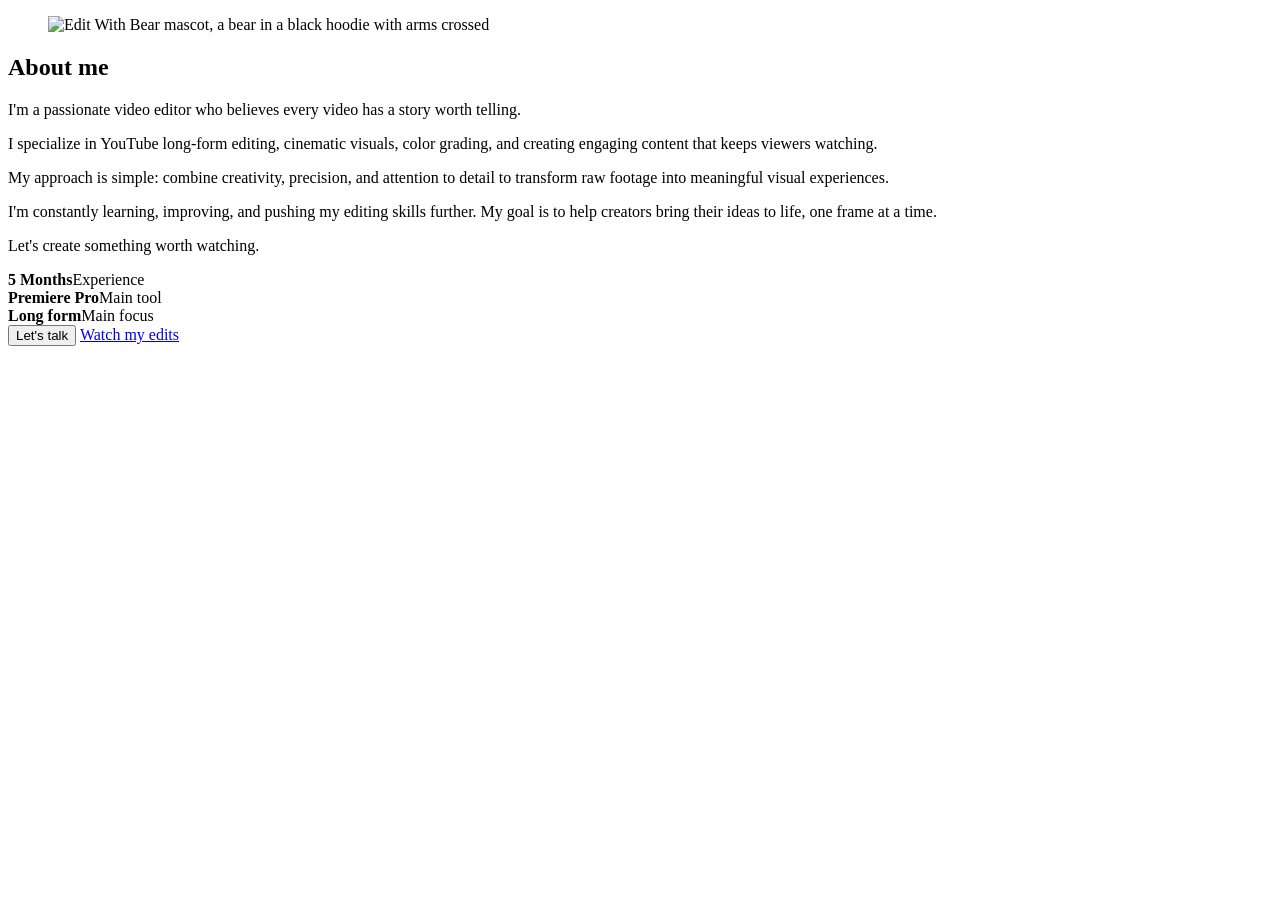
==== about.html @ ce3d33c0 "Add files via upload" ====
<!DOCTYPE html>
<html lang="en">
<head>
<meta charset="UTF-8">
<meta name="viewport" content="width=device-width, initial-scale=1">
<title>About | Edit With Bear</title>
<link rel="preconnect" href="https://fonts.googleapis.com"><link rel="preconnect" href="https://fonts.gstatic.com" crossorigin>
<link href="https://fonts.googleapis.com/css2?family=Anton&family=Outfit:wght@400;500;600;700&display=swap" rel="stylesheet">
<link rel="icon" type="image/png" href="assets/favicon.png">
<link rel="stylesheet" href="css/style.css">
</head>
<body>
<header id="site-header"></header>
<main>
  <section class="about">
    <div class="wrap about-grid">
      <figure class="about-img">
        <img src="assets/bear.jpg" alt="Edit With Bear mascot, a bear in a black hoodie with arms crossed" width="800" height="800">
      </figure>
      <div class="about-text">
        <h1>About <span class="lime">me</span></h1>
        <p class="lead">I'm a passionate video editor who believes every video has a story worth telling.</p>
        <p>I specialize in YouTube long-form editing, cinematic visuals, color grading, and creating engaging content that keeps viewers watching.</p>
        <p>My approach is simple: combine creativity, precision, and attention to detail to transform raw footage into meaningful visual experiences.</p>
        <p>I'm constantly learning, improving, and pushing my editing skills further. My goal is to help creators bring their ideas to life, one frame at a time.</p>
        <div class="skill-tags" id="skills-list" aria-label="My skills"></div>
        <p class="closing">Let's create something worth watching.</p>
        <div class="stats">
          <div class="stat"><b data-site="experience">5 Months</b><span>Experience</span></div>
          <div class="stat"><b data-site="mainTool">Premiere Pro</b><span>Main tool</span></div>
          <div class="stat"><b>Long form</b><span>Main focus</span></div>
        </div>
        <div class="btns">
          <button class="btn" type="button" data-contact>Let's talk</button>
          <a class="btn ghost" data-link="drive" href="#">Watch my edits</a>
        </div>
      </div>
    </div>
  </section>
</main>
<footer id="site-footer"></footer>
<script src="js/config.js"></script>
<script src="js/main.js"></script>
</body>
</html>
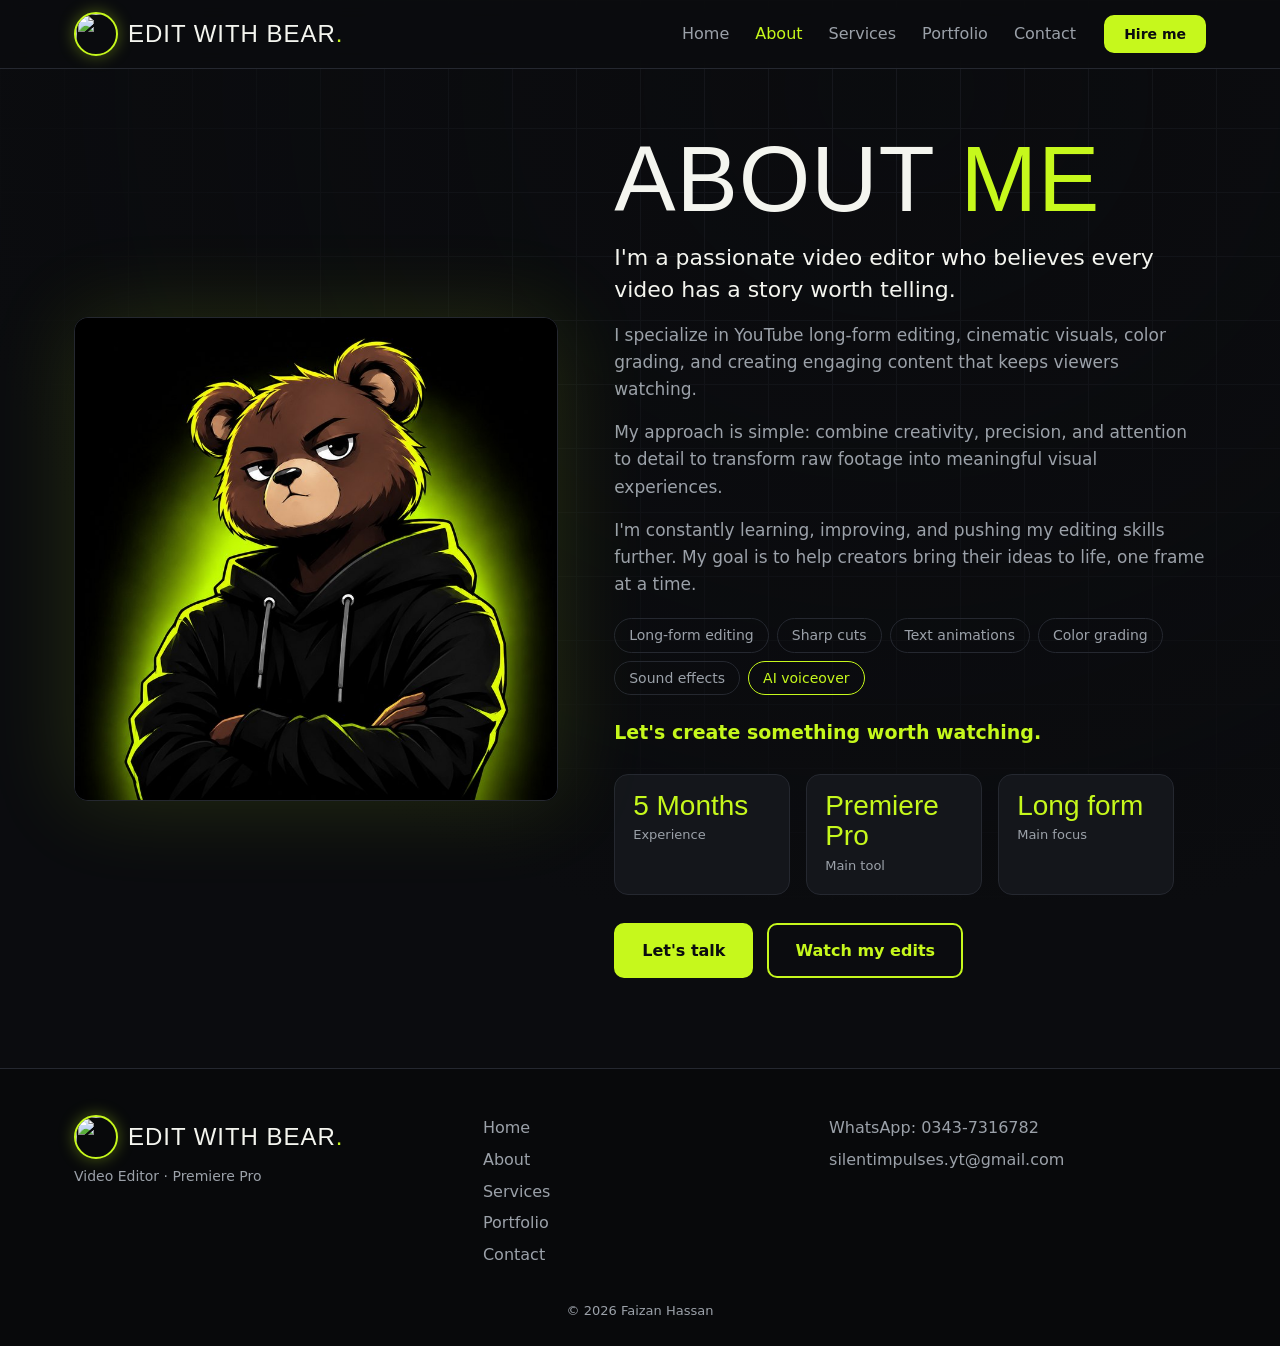
==== commit 9f68b389: "Add files via upload" ====
--- a/about.html
+++ b/about.html
@@ -6,8 +6,8 @@
 <title>About | Edit With Bear</title>
 <link rel="preconnect" href="https://fonts.googleapis.com"><link rel="preconnect" href="https://fonts.gstatic.com" crossorigin>
 <link href="https://fonts.googleapis.com/css2?family=Anton&family=Outfit:wght@400;500;600;700&display=swap" rel="stylesheet">
-<link rel="icon" type="image/png" href="assets/favicon.png">
-<link rel="stylesheet" href="css/style.css">
+<link rel="icon" type="image/png" href="favicon.png">
+<link rel="stylesheet" href="style.css">
 </head>
 <body>
 <header id="site-header"></header>
@@ -15,7 +15,7 @@
   <section class="about">
     <div class="wrap about-grid">
       <figure class="about-img">
-        <img src="assets/bear.jpg" alt="Edit With Bear mascot, a bear in a black hoodie with arms crossed" width="800" height="800">
+        <img src="bear.jpg" alt="Edit With Bear mascot, a bear in a black hoodie with arms crossed" width="800" height="800">
       </figure>
       <div class="about-text">
         <h1>About <span class="lime">me</span></h1>
@@ -39,7 +39,7 @@
   </section>
 </main>
 <footer id="site-footer"></footer>
-<script src="js/config.js"></script>
-<script src="js/main.js"></script>
+<script src="config.js"></script>
+<script src="main.js"></script>
 </body>
 </html>
--- a/style.css
+++ b/style.css
@@ -0,0 +1,159 @@
+:root{--bg:#0b0c0f;--panel:#14161b;--line:#252830;--lime:#c6f81c;--text:#f4f5ef;--muted:#9ba1a9;--r:14px}
+*{box-sizing:border-box;margin:0;padding:0}
+html{scroll-behavior:smooth}
+body{background:var(--bg);color:var(--text);font-family:'Outfit',system-ui,sans-serif;line-height:1.6;
+ background-image:linear-gradient(var(--line) 1px,transparent 1px),linear-gradient(90deg,var(--line) 1px,transparent 1px);
+ background-size:64px 64px;background-attachment:fixed}
+body::before{content:"";position:fixed;inset:0;background:radial-gradient(ellipse at 70% 10%,rgba(11,12,15,.55),var(--bg) 75%);z-index:-1}
+a{color:inherit;text-decoration:none}
+:focus-visible{outline:2px solid var(--lime);outline-offset:3px}
+.wrap{max-width:1180px;margin:0 auto;padding:0 24px}
+h1,h2,h3{font-family:'Anton',Impact,sans-serif;font-weight:400;text-transform:uppercase;letter-spacing:.01em;line-height:1}
+.lime{color:var(--lime)}
+
+/* header */
+header{position:sticky;top:0;z-index:50;background:rgba(11,12,15,.85);backdrop-filter:blur(10px);border-bottom:1px solid var(--line)}
+.bar{display:flex;align-items:center;gap:28px;height:68px}
+.brand{display:flex;align-items:center;gap:10px;font-family:'Anton',Impact,sans-serif;font-size:24px;letter-spacing:.04em;white-space:nowrap}
+.brand img{width:44px;height:44px;border-radius:50%;border:2px solid var(--lime);object-fit:cover;box-shadow:0 0 16px rgba(198,248,28,.35)}
+.brand i{font-style:normal;color:var(--lime)}
+#nav{display:flex;gap:26px;margin-left:auto}
+#nav a{color:var(--muted);font-weight:500;transition:color .2s}
+#nav a:hover,#nav a.active{color:var(--lime)}
+.menu-btn{display:none;background:none;border:1px solid var(--line);border-radius:10px;width:44px;height:44px;cursor:pointer;margin-left:auto;flex-direction:column;justify-content:center;align-items:center;gap:5px}
+.menu-btn i{display:block;width:20px;height:2px;background:var(--lime)}
+
+/* buttons */
+.btn{display:inline-flex;align-items:center;gap:8px;background:var(--lime);color:#0b0c0f;font-weight:700;padding:13px 26px;border-radius:10px;border:2px solid var(--lime);transition:transform .2s,background .2s,color .2s}
+.btn:hover{transform:translateY(-2px)}
+.btn.ghost{background:transparent;color:var(--lime)}
+.btn.ghost:hover{background:var(--lime);color:#0b0c0f}
+.btn.small{padding:9px 18px;font-size:14px}
+
+/* hero */
+.hero{padding:70px 0 90px}
+.hero .wrap{display:grid;grid-template-columns:1.05fr 1fr;gap:48px;align-items:center}
+.hello{display:flex;align-items:center;gap:14px;color:var(--lime);font-weight:600;margin-bottom:14px}
+.hello::before{content:"";width:46px;height:2px;background:var(--lime)}
+h1{font-size:clamp(68px,11vw,150px);line-height:.88;margin-bottom:26px}
+h1 .ln{display:block;overflow:hidden}
+h1 .ln b{display:block;font-weight:400;transform:translateY(105%);animation:up .9s cubic-bezier(.2,.8,.2,1) forwards}
+h1 .ln:nth-child(2) b{animation-delay:.15s}
+@keyframes up{to{transform:none}}
+.hero .intro{color:var(--muted);font-size:18px;max-width:520px;margin-bottom:32px;opacity:0;animation:fade .8s .6s forwards}
+.hero .btns{display:flex;gap:14px;flex-wrap:wrap;opacity:0;animation:fade .8s .8s forwards}
+@keyframes fade{to{opacity:1}}
+
+/* timeline visual */
+.tl{background:var(--panel);border:1px solid var(--line);border-radius:var(--r);padding:18px 18px 22px;position:relative;box-shadow:0 0 90px rgba(198,248,28,.12);opacity:0;animation:fade .9s .4s forwards}
+.tl-top{display:flex;justify-content:space-between;font-size:13px;color:var(--muted);margin-bottom:14px}
+.tl-top b{color:var(--lime);font-weight:600}
+.track{display:flex;align-items:center;gap:6px;height:38px;margin-bottom:8px}
+.track em{font-style:normal;font-size:11px;color:var(--muted);width:24px;flex:none}
+.lane{position:relative;flex:1;height:100%;background:#0f1115;border-radius:7px;overflow:hidden}
+.clip{position:absolute;top:4px;bottom:4px;border-radius:5px;font-size:11px;padding:0 8px;display:flex;align-items:center;white-space:nowrap;overflow:hidden}
+.v{background:#2a3140;color:#cfd6e4}
+.t{background:var(--lime);color:#0b0c0f;font-weight:700}
+.a{background:#1d3b3a;color:#9fe7dd}
+.s{background:#3a2a40;color:#e1bdf0}
+.playhead{position:absolute;top:44px;bottom:14px;left:48px;width:2px;background:#fff;box-shadow:0 0 12px #fff;animation:play 7s linear infinite}
+.playhead::before{content:"";position:absolute;top:-6px;left:-5px;border:6px solid transparent;border-top:8px solid #fff;border-bottom:0}
+@keyframes play{from{transform:translateX(0)}to{transform:translateX(calc(var(--w,300px)))}}
+.chips{display:flex;gap:8px;flex-wrap:wrap;margin-top:16px}
+.chips span{font-size:13px;border:1px solid var(--line);border-radius:999px;padding:5px 14px;color:var(--muted)}
+.chips span:first-child{border-color:var(--lime);color:var(--lime)}
+
+/* sections */
+section.block{padding:80px 0;border-top:1px solid var(--line)}
+.sec-title{font-size:clamp(40px,6vw,68px);margin-bottom:12px}
+.sec-sub{color:var(--muted);max-width:560px;margin-bottom:40px}
+.stats{display:grid;grid-template-columns:repeat(3,1fr);gap:16px;margin-top:44px;max-width:560px}
+.stat{background:var(--panel);border:1px solid var(--line);border-radius:var(--r);padding:16px 18px}
+.stat b{display:block;font-family:'Anton',Impact,sans-serif;font-weight:400;font-size:28px;color:var(--lime);line-height:1.1}
+.stat span{font-size:13px;color:var(--muted)}
+.grid4{display:grid;grid-template-columns:repeat(4,1fr);gap:16px}
+.card{background:var(--panel);border:1px solid var(--line);border-radius:var(--r);padding:26px 22px;transition:border-color .2s}
+.card:hover{border-color:var(--lime)}
+.card h3{font-size:24px;margin-bottom:10px;color:var(--lime)}
+.card p{color:var(--muted);font-size:15px}
+.cta{background:var(--panel);border:1px solid var(--line);border-radius:var(--r);padding:48px;display:flex;justify-content:space-between;align-items:center;gap:24px;flex-wrap:wrap}
+.cta h2{font-size:clamp(34px,5vw,56px)}
+.cta p{color:var(--muted);margin-top:8px}
+
+/* footer */
+footer{border-top:1px solid var(--line);padding:46px 0 24px;background:#08090b}
+.foot{display:grid;grid-template-columns:1.2fr 1fr 1.2fr;gap:32px}
+.foot p{color:var(--muted);font-size:14px;margin-top:6px}
+.foot nav{display:flex;flex-direction:column;gap:6px;color:var(--muted)}
+.foot nav a:hover,.foot-contact a:hover{color:var(--lime)}
+.foot-contact{display:flex;flex-direction:column;gap:6px;color:var(--muted)}
+.copy{text-align:center;color:var(--muted);font-size:13px;margin-top:34px}
+
+/* coming soon pages */
+.soon{padding:120px 0;text-align:center;min-height:60vh}
+.soon h1{font-size:clamp(56px,9vw,110px);margin-bottom:16px}
+.soon p{color:var(--muted)}
+
+@media(max-width:900px){
+ .hero .wrap{grid-template-columns:1fr}
+ .grid4{grid-template-columns:1fr 1fr}
+ .foot{grid-template-columns:1fr}
+ .hide-m{display:none}
+ .menu-btn{display:flex}
+ #nav{display:none;position:absolute;top:68px;left:0;right:0;flex-direction:column;gap:0;background:var(--bg);border-bottom:1px solid var(--line);margin:0}
+ #nav.open{display:flex}
+ #nav a{padding:16px 24px;border-top:1px solid var(--line)}
+}
+@media(max-width:520px){.grid4{grid-template-columns:1fr}.stats{grid-template-columns:1fr}.cta{padding:30px 22px}}
+@media(prefers-reduced-motion:reduce){*{animation:none!important;transition:none!important}h1 .ln b,.hero .intro,.hero .btns,.tl{transform:none;opacity:1}}
+
+/* contact chooser */
+button.btn{font-family:inherit;font-size:inherit;cursor:pointer}
+button.btn.small{font-size:14px}
+.contact-dialog{margin:auto;width:min(440px,calc(100% - 32px));background:var(--panel);color:var(--text);border:1px solid var(--lime);border-radius:var(--r);padding:32px 26px 26px;box-shadow:0 0 80px rgba(198,248,28,.2)}
+.contact-dialog::backdrop{background:rgba(5,6,8,.78);backdrop-filter:blur(4px)}
+.contact-dialog h2{font-size:34px;margin-bottom:8px}
+.contact-dialog p{color:var(--muted);margin-bottom:22px;font-size:15px}
+.contact-dialog .x{position:absolute;top:10px;right:12px;width:38px;height:38px;background:none;border:0;color:var(--muted);font-size:28px;cursor:pointer;border-radius:8px}
+.contact-dialog .x:hover{color:var(--lime)}
+.opt{display:flex;align-items:center;gap:16px;padding:16px 18px;border:1px solid var(--line);border-radius:12px;margin-top:12px;background:#0f1115;transition:border-color .2s,transform .2s}
+.opt:hover{border-color:var(--lime);transform:translateY(-2px)}
+.opt svg{color:var(--lime);flex:none}
+.opt b{display:block;font-size:17px}
+.opt small{color:var(--muted);font-size:14px;word-break:break-all}
+
+/* about page */
+.about{padding:70px 0 90px}
+.about-grid{display:grid;grid-template-columns:.9fr 1.1fr;gap:56px;align-items:center}
+.about-img{position:relative;border:1px solid var(--line);border-radius:var(--r);overflow:hidden;box-shadow:0 0 90px rgba(198,248,28,.14)}
+.about-img img{display:block;width:100%;height:auto}
+.about-text h1{font-size:clamp(52px,8vw,92px);margin-bottom:22px}
+.about-text p{color:var(--muted);font-size:17px;margin-bottom:16px;max-width:60ch}
+.about-text .lead{color:var(--text);font-size:22px;font-weight:500;line-height:1.45}
+.about-text .closing{color:var(--lime);font-weight:600;font-size:19px;margin-top:22px}
+.about-text .stats{margin-top:26px}
+.about-text .btns{display:flex;gap:14px;flex-wrap:wrap;margin-top:28px}
+@media(max-width:900px){.about-grid{grid-template-columns:1fr;gap:34px}.about-img{max-width:440px}}
+
+/* services page */
+.services-page{padding:70px 0 90px}
+.services-page h1{font-size:clamp(52px,8vw,92px);margin-bottom:16px}
+.svc-list{display:flex;flex-direction:column;gap:14px;margin-bottom:56px}
+.svc{display:grid;grid-template-columns:80px 1fr 1.3fr;gap:10px 28px;align-items:center;background:var(--panel);border:1px solid var(--line);border-radius:var(--r);padding:26px 28px;transition:border-color .2s}
+.svc:hover{border-color:var(--lime)}
+.svc .num{font-family:'Anton',Impact,sans-serif;font-size:44px;color:var(--lime);line-height:1}
+.svc h2{font-size:clamp(22px,2.6vw,30px);line-height:1.1}
+.svc p{color:var(--muted);font-size:16px}
+@media(max-width:800px){.svc{grid-template-columns:1fr;padding:22px}.svc .num{font-size:34px}}
+
+/* home service grid (works best with 5 or 6 cards) */
+.card-grid{display:grid;grid-template-columns:repeat(6,1fr);gap:16px}
+.card-grid .card{grid-column:span 2}
+.card-grid .card:nth-child(4):nth-last-child(2),.card-grid .card:nth-child(5):last-child{grid-column:span 3}
+@media(max-width:900px){.card-grid{grid-template-columns:1fr 1fr}.card-grid .card,.card-grid .card:nth-child(4):nth-last-child(2),.card-grid .card:nth-child(5):last-child{grid-column:auto}}
+@media(max-width:520px){.card-grid{grid-template-columns:1fr}}
+
+/* about skill tags */
+.skill-tags{display:flex;flex-wrap:wrap;gap:8px;margin:20px 0 4px}
+.skill-tags span{font-size:14px;border:1px solid var(--line);border-radius:999px;padding:5px 14px;color:var(--muted)}
+.skill-tags span:last-child{border-color:var(--lime);color:var(--lime)}
